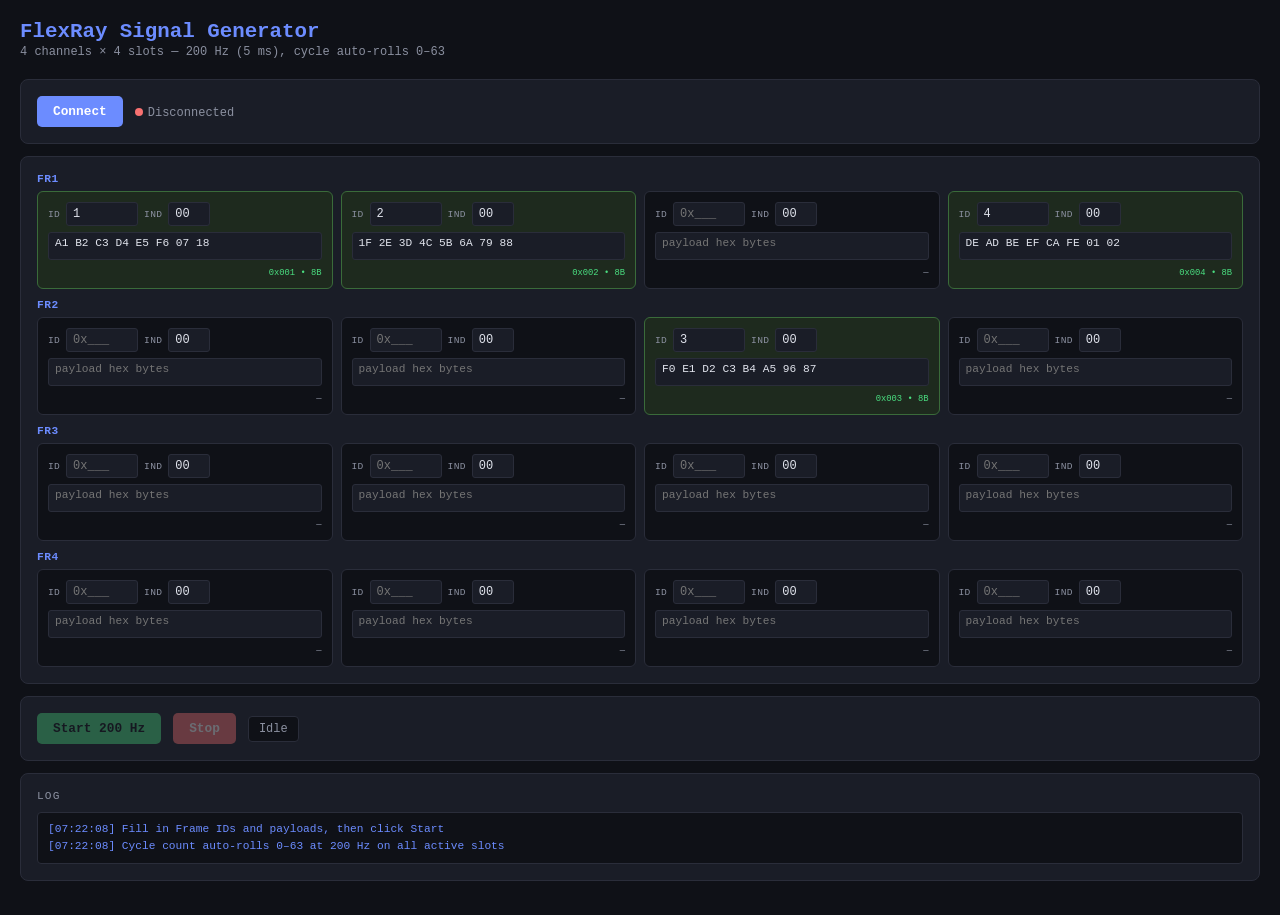
==== web/signal_gen.html @ a6141955 "Remove deprecated scripts and update README for FlexRay signal generator - Deleted unused Python scr" ====
<!DOCTYPE html>
<html lang="en">
<head>
<meta charset="UTF-8">
<meta name="viewport" content="width=device-width, initial-scale=1.0">
<title>FlexRay Signal Generator</title>
<style>
  :root {
    --bg: #0f1117; --surface: #1a1d27; --border: #2a2d3a;
    --text: #e1e4ed; --muted: #8b90a0;
    --accent: #6c8cff; --accent-hover: #8ba4ff;
    --green: #4ade80; --red: #f87171; --orange: #fb923c;
    --slot-active: #1e2a1e; --slot-border-active: #3a6b3a;
  }
  * { margin: 0; padding: 0; box-sizing: border-box; }
  body {
    font-family: 'SF Mono', 'Fira Code', 'Cascadia Code', monospace;
    background: var(--bg); color: var(--text);
    min-height: 100vh; padding: 20px;
  }
  h1 { font-size: 1.3rem; font-weight: 600; color: var(--accent); margin-bottom: 2px; }
  .subtitle { font-size: 0.75rem; color: var(--muted); margin-bottom: 20px; }
  .card {
    background: var(--surface); border: 1px solid var(--border);
    border-radius: 8px; padding: 16px; margin-bottom: 12px;
  }
  .card-title {
    font-size: 0.7rem; text-transform: uppercase;
    letter-spacing: 0.1em; color: var(--muted); margin-bottom: 10px;
  }
  button {
    font-family: inherit; font-size: 0.8rem; font-weight: 600;
    padding: 8px 16px; border: none; border-radius: 5px;
    cursor: pointer; transition: background 0.15s, opacity 0.15s;
  }
  button:disabled { opacity: 0.35; cursor: not-allowed; }
  .btn-connect { background: var(--accent); color: #fff; }
  .btn-connect:hover:not(:disabled) { background: var(--accent-hover); }
  .btn-connect.connected { background: var(--green); color: var(--bg); }
  .btn-start { background: var(--green); color: var(--bg); }
  .btn-start:hover:not(:disabled) { background: #6ee7a0; }
  .btn-stop { background: var(--red); color: #fff; }
  .btn-stop:hover:not(:disabled) { background: #fca5a5; }
  .conn-row { display: flex; align-items: center; gap: 12px; }
  .status-dot {
    display: inline-block; width: 8px; height: 8px;
    border-radius: 50%; margin-right: 5px; background: var(--red);
  }
  .status-dot.connected { background: var(--green); }
  #status-text { font-size: 0.75rem; color: var(--muted); }

  /* FR channel grid */
  .fr-row { margin-bottom: 10px; }
  .fr-row:last-child { margin-bottom: 0; }
  .fr-label {
    font-size: 0.7rem; font-weight: 700; color: var(--accent);
    text-transform: uppercase; letter-spacing: 0.05em;
    margin-bottom: 6px;
  }
  .slots { display: grid; grid-template-columns: repeat(4, 1fr); gap: 8px; }
  .slot {
    background: var(--bg); border: 1px solid var(--border); border-radius: 6px;
    padding: 10px; transition: border-color 0.2s, background 0.2s;
    min-height: 80px;
  }
  .slot.active { background: var(--slot-active); border-color: var(--slot-border-active); }
  .slot-head {
    display: flex; align-items: center; gap: 6px; margin-bottom: 6px;
  }
  .slot-head label {
    font-size: 0.6rem; color: var(--muted); text-transform: uppercase;
    letter-spacing: 0.03em; white-space: nowrap;
  }
  .slot input, .slot textarea {
    background: var(--surface); border: 1px solid var(--border); border-radius: 3px;
    color: var(--text); padding: 4px 6px;
    font-family: inherit; font-size: 0.75rem;
    outline: none; width: 100%;
  }
  .slot input:focus, .slot textarea:focus { border-color: var(--accent); }
  .slot textarea { resize: none; min-height: 28px; font-size: 0.7rem; }
  .slot-id { max-width: 72px; }
  .slot-ind { max-width: 42px; }
  .slot-tag {
    font-size: 0.55rem; color: var(--muted); text-align: right; margin-top: 3px;
  }
  .slot-tag.ok { color: var(--green); }

  /* Controls */
  .ctrl-row { display: flex; align-items: center; gap: 12px; flex-wrap: wrap; }
  .tx-badge {
    font-size: 0.75rem; padding: 5px 10px; border-radius: 4px;
    background: var(--bg); border: 1px solid var(--border); color: var(--muted);
  }
  .tx-badge.active { border-color: var(--green); color: var(--green); }

  /* Log */
  #log {
    background: var(--bg); border: 1px solid var(--border); border-radius: 4px;
    padding: 8px 10px; font-size: 0.7rem; line-height: 1.5;
    max-height: 160px; overflow-y: auto; color: var(--muted);
    white-space: pre-wrap; word-break: break-all;
  }
  #log .ok { color: var(--green); }
  #log .err { color: var(--red); }
  #log .info { color: var(--accent); }
  #log .warn { color: var(--orange); }

  @media (max-width: 700px) {
    .slots { grid-template-columns: repeat(2, 1fr); }
  }
</style>
</head>
<body>

<h1>FlexRay Signal Generator</h1>
<p class="subtitle">4 channels &times; 4 slots &mdash; 200 Hz (5 ms), cycle auto-rolls 0&ndash;63</p>

<!-- Connection -->
<div class="card">
  <div class="conn-row">
    <button class="btn-connect" id="btn-connect" onclick="toggleConnect()">Connect</button>
    <span><span class="status-dot" id="status-dot"></span><span id="status-text">Disconnected</span></span>
  </div>
</div>

<!-- Frame Grid -->
<div class="card" id="frame-grid"></div>

<!-- Controls -->
<div class="card">
  <div class="ctrl-row">
    <button class="btn-start" id="btn-start" disabled onclick="startAll()">Start 200 Hz</button>
    <button class="btn-stop" id="btn-stop" disabled onclick="stopAll()">Stop</button>
    <span class="tx-badge" id="tx-badge">Idle</span>
  </div>
</div>

<!-- Log -->
<div class="card">
  <div class="card-title">Log</div>
  <div id="log"></div>
</div>

<script>
const VID = 0xCAFE, EP_OUT = 3, EP_IN = 1;
const CMD_PING = 0x02, CMD_SET_SLOT = 0x03, CMD_CLEAR_SLOT = 0x04;
const CMD_START = 0x05, CMD_STOP = 0x06, CMD_UPDATE = 0x07;
const RSP_OK = 0x00, RSP_PONG = 0x03;
const NUM_CH = 4, NUM_SLOTS = 4;

let device = null, txRunning = false;

function log(msg, cls='') {
  const el = document.getElementById('log');
  const s = document.createElement('span');
  s.className = cls;
  const ts = new Date().toLocaleTimeString('en-US',{hour12:false,hour:'2-digit',minute:'2-digit',second:'2-digit'});
  s.textContent = `[${ts}] ${msg}\n`;
  el.appendChild(s);
  el.scrollTop = el.scrollHeight;
  if (el.childNodes.length > 200) el.removeChild(el.firstChild);
}

function parseHex(s) {
  s = s.trim();
  if (!s) return NaN;
  return s.startsWith('0x')||s.startsWith('0X') ? parseInt(s,16) : parseInt(s,10);
}

function parsePayload(s) {
  s = s.trim();
  if (!s) return new Uint8Array(0);
  // Accept continuous hex like "0xAABBCC" or "AABBCC"
  if (/^(0x)?[0-9a-fA-F]+$/.test(s)) {
    let hex = s.startsWith('0x')||s.startsWith('0X') ? s.slice(2) : s;
    if (hex.length & 1) hex = '0' + hex;
    const out = new Uint8Array(hex.length / 2);
    for (let i = 0; i < out.length; i++)
      out[i] = parseInt(hex.substr(i*2, 2), 16);
    return out;
  }
  // Space/comma separated bytes: "AA BB CC"
  const parts = s.split(/[\s,]+/).filter(x=>x.length);
  const out = new Uint8Array(parts.length);
  for (let i=0;i<parts.length;i++) {
    const v = parseInt(parts[i],16);
    if (isNaN(v)||v<0||v>255) throw new Error(`Bad byte: "${parts[i]}"`);
    out[i] = v;
  }
  return out;
}

const DEFAULTS = {
  '0-0': { id: '1', data: 'A1 B2 C3 D4 E5 F6 07 18' },
  '0-1': { id: '2', data: '1F 2E 3D 4C 5B 6A 79 88' },
  '0-3': { id: '4', data: 'DE AD BE EF CA FE 01 02' },
  '1-2': { id: '3', data: 'F0 E1 D2 C3 B4 A5 96 87' },
};

(function buildGrid(){
  const grid = document.getElementById('frame-grid');
  for (let ch=0; ch<NUM_CH; ch++) {
    const row = document.createElement('div');
    row.className = 'fr-row';
    const label = document.createElement('div');
    label.className = 'fr-label';
    label.textContent = `FR${ch+1}`;
    row.appendChild(label);

    const slots = document.createElement('div');
    slots.className = 'slots';
    for (let s=0; s<NUM_SLOTS; s++) {
      const def = DEFAULTS[`${ch}-${s}`] || {};
      const cell = document.createElement('div');
      cell.className = 'slot';
      cell.id = `slot-${ch}-${s}`;
      cell.innerHTML = `
        <div class="slot-head">
          <label>ID</label>
          <input class="slot-id" id="id-${ch}-${s}" placeholder="0x___" value="${def.id||''}" oninput="onSlotEdit(${ch},${s})">
          <label>Ind</label>
          <input class="slot-ind" id="ind-${ch}-${s}" placeholder="00" value="00" oninput="onSlotEdit(${ch},${s})">
        </div>
        <textarea id="data-${ch}-${s}" placeholder="payload hex bytes" rows="1" oninput="onSlotEdit(${ch},${s})">${def.data||''}</textarea>
        <div class="slot-tag" id="tag-${ch}-${s}">&mdash;</div>`;
      slots.appendChild(cell);
      if (def.id) setTimeout(() => onSlotEdit(ch, s), 0);
    }
    row.appendChild(slots);
    grid.appendChild(row);
  }
})();

function onSlotEdit(ch, s) {
  const idVal = document.getElementById(`id-${ch}-${s}`).value.trim();
  const cell = document.getElementById(`slot-${ch}-${s}`);
  const tag = document.getElementById(`tag-${ch}-${s}`);
  if (!idVal) {
    cell.classList.remove('active');
    tag.textContent = '\u2014';
    tag.className = 'slot-tag';
    return;
  }
  const fid = parseHex(idVal);
  if (isNaN(fid) || fid < 0 || fid > 2047) {
    tag.textContent = 'invalid ID';
    tag.className = 'slot-tag';
    cell.classList.remove('active');
    return;
  }
  try {
    const p = parsePayload(document.getElementById(`data-${ch}-${s}`).value);
    if (p.length & 1) {
      tag.textContent = `${p.length}B (must be even)`;
      tag.className = 'slot-tag';
    } else {
      tag.textContent = `0x${fid.toString(16).padStart(3,'0')} \u2022 ${p.length}B`;
      tag.className = 'slot-tag ok';
      cell.classList.add('active');
    }
  } catch(e) {
    tag.textContent = 'bad payload';
    tag.className = 'slot-tag';
  }
}

function setConnected(ok) {
  document.getElementById('status-dot').classList.toggle('connected', ok);
  document.getElementById('status-text').textContent = ok
    ? `Connected \u2014 ${device.productName}` : 'Disconnected';
  const btn = document.getElementById('btn-connect');
  btn.textContent = ok ? 'Disconnect' : 'Connect';
  btn.classList.toggle('connected', ok);
  document.getElementById('btn-start').disabled = !ok;
  document.getElementById('btn-stop').disabled = !ok;
}

function setTxState(on) {
  txRunning = on;
  const b = document.getElementById('tx-badge');
  b.textContent = on ? 'Transmitting @ 200 Hz' : 'Idle';
  b.classList.toggle('active', on);
}

async function toggleConnect() {
  if (device) { await disconnect(); return; }
  try {
    device = await navigator.usb.requestDevice({filters:[{vendorId:VID}]});
    await device.open();
    if (device.configuration === null) await device.selectConfiguration(1);
    await device.claimInterface(0);
    setConnected(true);
    log(`Connected to ${device.productName}`, 'ok');
    await device.transferOut(EP_OUT, new Uint8Array([CMD_PING]));
    const r = await device.transferIn(EP_IN, 64);
    if (r.data && r.data.getUint8(0) === RSP_PONG)
      log('Ping OK', 'ok');
  } catch(e) {
    log(`Connect failed: ${e.message}`, 'err');
    device = null; setConnected(false);
  }
}

async function disconnect() {
  if (!device) return;
  try { await device.close(); } catch(_) {}
  device = null; setConnected(false); setTxState(false);
  log('Disconnected', 'info');
}

async function sendCmd(pkt) {
  await device.transferOut(EP_OUT, pkt);
  const r = await device.transferIn(EP_IN, 64);
  return r.data ? r.data.getUint8(0) : 0xFF;
}

function collectActiveSlots() {
  const active = [];
  for (let ch=0; ch<NUM_CH; ch++) {
    for (let s=0; s<NUM_SLOTS; s++) {
      const idStr = document.getElementById(`id-${ch}-${s}`).value.trim();
      if (!idStr) continue;
      const fid = parseHex(idStr);
      if (isNaN(fid) || fid < 0 || fid > 2047) continue;
      const indStr = document.getElementById(`ind-${ch}-${s}`).value.trim();
      const ind = indStr ? (parseHex(indStr) & 0x1F) : 0;
      const payload = parsePayload(document.getElementById(`data-${ch}-${s}`).value);
      if (payload.length & 1) continue;
      active.push({ch, s, fid, ind, payload});
    }
  }
  return active;
}

async function startAll() {
  if (!device) return;
  try {
    const slots = collectActiveSlots();
    if (slots.length === 0) {
      log('No valid slots configured', 'warn'); return;
    }

    // Clear all slots first
    for (let ch=0; ch<NUM_CH; ch++)
      for (let s=0; s<NUM_SLOTS; s++) {
        const r = await sendCmd(new Uint8Array([CMD_CLEAR_SLOT, ch+1, s]));
        if (r !== RSP_OK) { log(`Clear ch${ch+1} slot${s} failed`, 'err'); return; }
      }

    // Set active slots
    for (const sl of slots) {
      const pkt = new Uint8Array(8 + sl.payload.length);
      pkt[0] = CMD_SET_SLOT;
      pkt[1] = sl.ch + 1;
      pkt[2] = sl.s;
      pkt[3] = sl.fid & 0xFF;
      pkt[4] = (sl.fid >> 8) & 0xFF;
      pkt[5] = sl.ind;
      pkt[6] = sl.payload.length & 0xFF;
      pkt[7] = (sl.payload.length >> 8) & 0xFF;
      pkt.set(sl.payload, 8);
      const r = await sendCmd(pkt);
      if (r !== RSP_OK) {
        log(`Set FR${sl.ch+1} slot${sl.s} id=0x${sl.fid.toString(16).padStart(3,'0')} failed`, 'err');
        return;
      }
      log(`Set FR${sl.ch+1}[${sl.s}] id=0x${sl.fid.toString(16).padStart(3,'0')} ${sl.payload.length}B`, 'info');
    }

    // Start
    const r = await sendCmd(new Uint8Array([CMD_START]));
    if (r === RSP_OK) {
      setTxState(true);
      log(`Started ${slots.length} slot(s) @ 200 Hz`, 'ok');
    } else {
      log('Start failed', 'err');
    }
  } catch(e) { log(`Error: ${e.message}`, 'err'); }
}

async function stopAll() {
  if (!device) return;
  try {
    const r = await sendCmd(new Uint8Array([CMD_STOP]));
    if (r === RSP_OK) { setTxState(false); log('Stopped', 'ok'); }
  } catch(e) { log(`Error: ${e.message}`, 'err'); }
}

navigator.usb.addEventListener('disconnect', e => {
  if (device && e.device === device) {
    device = null; setConnected(false); setTxState(false);
    log('Device disconnected', 'warn');
  }
});

log('Fill in Frame IDs and payloads, then click Start', 'info');
log('Cycle count auto-rolls 0\u201363 at 200 Hz on all active slots', 'info');
</script>
</body>
</html>
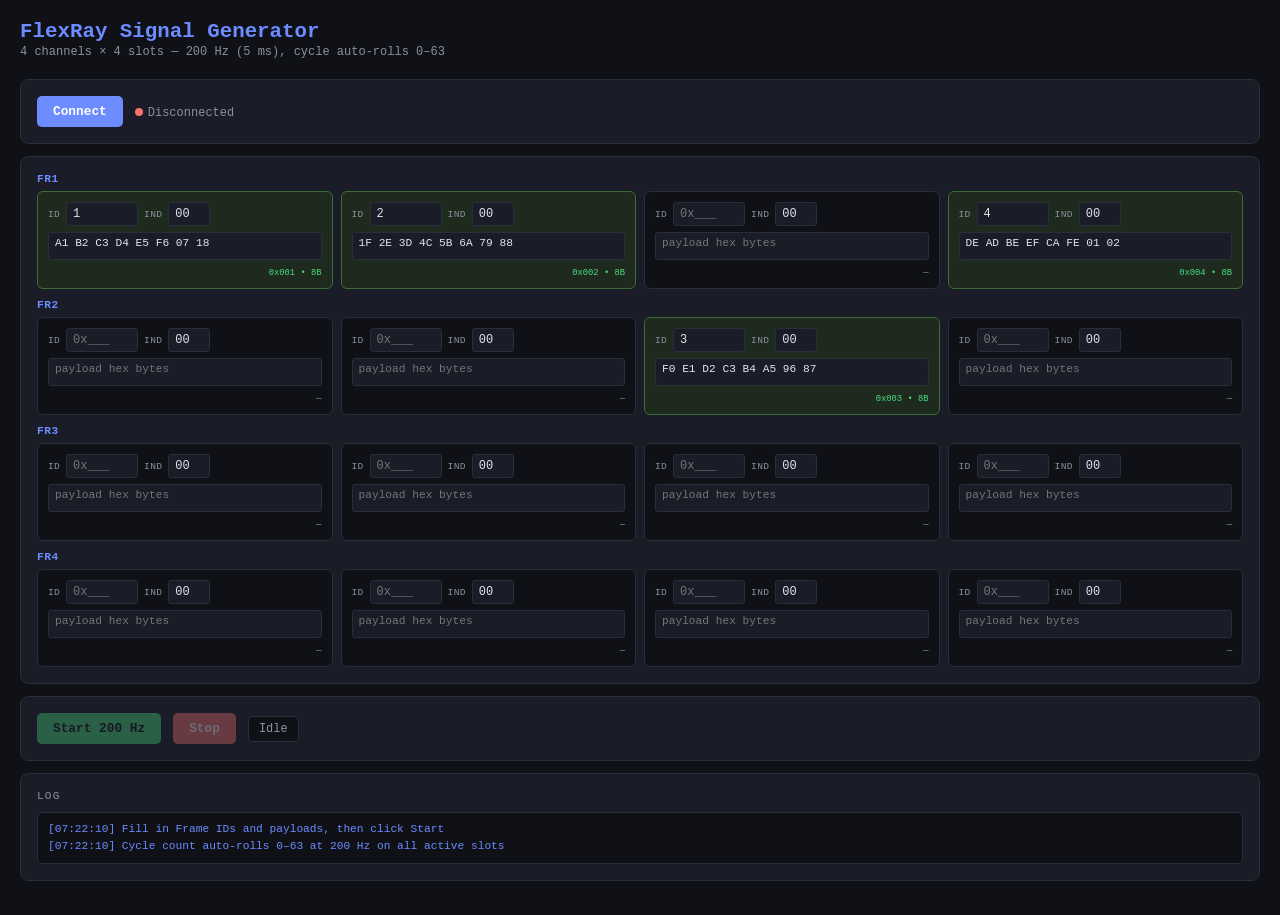
==== commit 620b8127: "Enhance slot clearing process in signal generator - Added a device wake/sync command to prevent time" ====
--- a/web/signal_gen.html
+++ b/web/signal_gen.html
@@ -341,11 +341,17 @@
       log('No valid slots configured', 'warn'); return;
     }
 
-    // Clear all slots first
+    // Wake/sync device so first transferIn doesn't timeout after idle
+    await sendCmd(new Uint8Array([CMD_PING]));
+
+    // Clear all slots first (retry once per slot on first-time failure)
     for (let ch=0; ch<NUM_CH; ch++)
       for (let s=0; s<NUM_SLOTS; s++) {
-        const r = await sendCmd(new Uint8Array([CMD_CLEAR_SLOT, ch+1, s]));
-        if (r !== RSP_OK) { log(`Clear ch${ch+1} slot${s} failed`, 'err'); return; }
+        let r = await sendCmd(new Uint8Array([CMD_CLEAR_SLOT, ch+1, s]));
+        if (r !== RSP_OK) {
+          r = await sendCmd(new Uint8Array([CMD_CLEAR_SLOT, ch+1, s]));
+          if (r !== RSP_OK) { log(`Clear ch${ch+1} slot${s} failed`, 'err'); return; }
+        }
       }
 
     // Set active slots
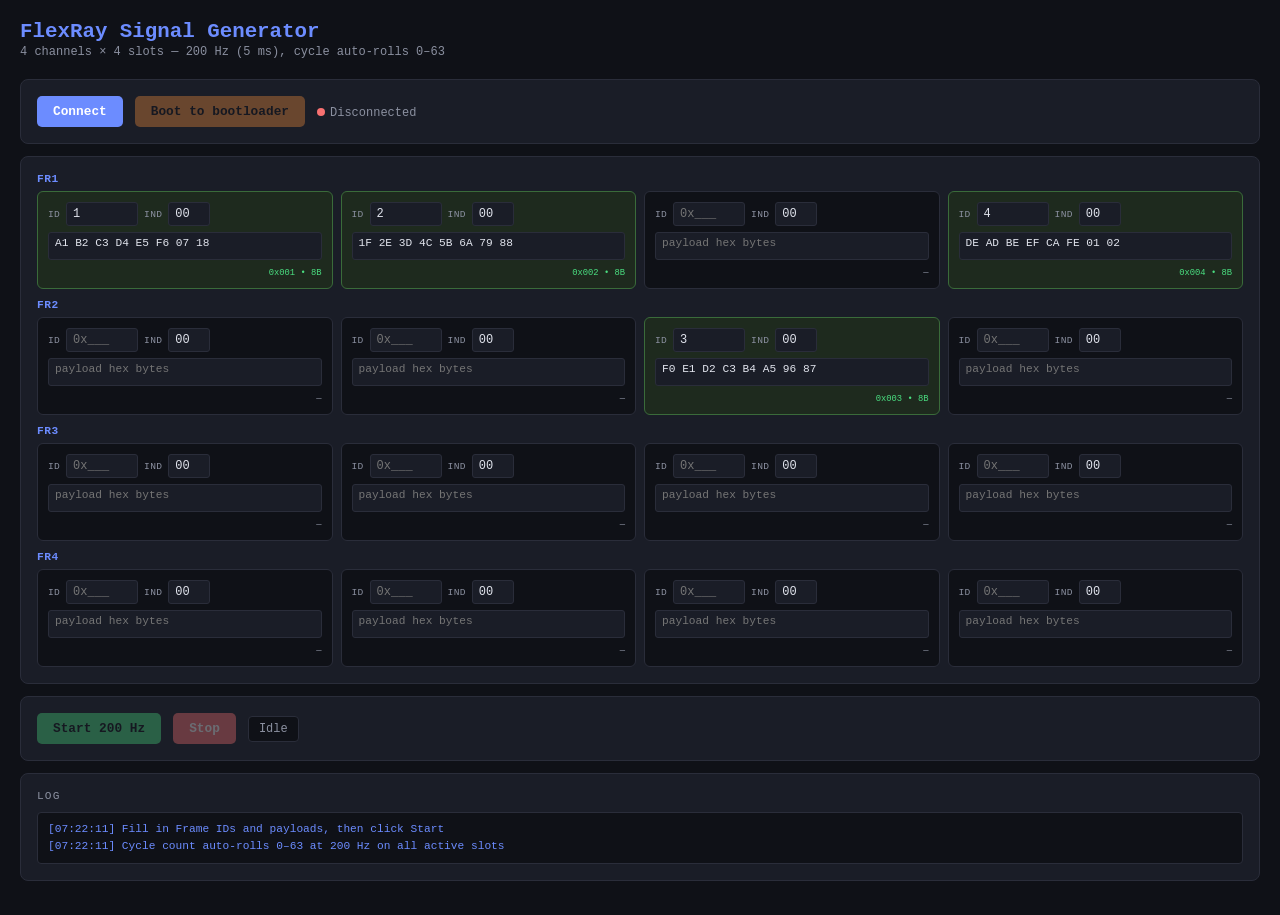
==== commit 30283ba6: "Add bootloader button and functionality in signal generator - Introduced a new button for bootloader" ====
--- a/web/signal_gen.html
+++ b/web/signal_gen.html
@@ -41,6 +41,8 @@
   .btn-start:hover:not(:disabled) { background: #6ee7a0; }
   .btn-stop { background: var(--red); color: #fff; }
   .btn-stop:hover:not(:disabled) { background: #fca5a5; }
+  .btn-bootloader { background: var(--orange); color: var(--bg); }
+  .btn-bootloader:hover:not(:disabled) { background: #fdba74; }
   .conn-row { display: flex; align-items: center; gap: 12px; }
   .status-dot {
     display: inline-block; width: 8px; height: 8px;
@@ -120,6 +122,7 @@
 <div class="card">
   <div class="conn-row">
     <button class="btn-connect" id="btn-connect" onclick="toggleConnect()">Connect</button>
+    <button class="btn-bootloader" id="btn-bootloader" disabled onclick="rebootBootloader()">Boot to bootloader</button>
     <span><span class="status-dot" id="status-dot"></span><span id="status-text">Disconnected</span></span>
   </div>
 </div>
@@ -146,6 +149,7 @@
 const VID = 0xCAFE, EP_OUT = 3, EP_IN = 1;
 const CMD_PING = 0x02, CMD_SET_SLOT = 0x03, CMD_CLEAR_SLOT = 0x04;
 const CMD_START = 0x05, CMD_STOP = 0x06, CMD_UPDATE = 0x07;
+const CMD_BOOTLOADER = 0x08;
 const RSP_OK = 0x00, RSP_PONG = 0x03;
 const NUM_CH = 4, NUM_SLOTS = 4;
 
@@ -274,6 +278,7 @@
   btn.classList.toggle('connected', ok);
   document.getElementById('btn-start').disabled = !ok;
   document.getElementById('btn-stop').disabled = !ok;
+  document.getElementById('btn-bootloader').disabled = !ok;
 }
 
 function setTxState(on) {
@@ -393,6 +398,17 @@
   } catch(e) { log(`Error: ${e.message}`, 'err'); }
 }
 
+async function rebootBootloader() {
+  if (!device) return;
+  try {
+    await device.transferOut(EP_OUT, new Uint8Array([CMD_BOOTLOADER]));
+    log('Bootloader command sent — Pico will reboot; reconnect to flash UF2', 'warn');
+    device = null;
+    setConnected(false);
+    setTxState(false);
+  } catch(e) { log(`Error: ${e.message}`, 'err'); }
+}
+
 navigator.usb.addEventListener('disconnect', e => {
   if (device && e.device === device) {
     device = null; setConnected(false); setTxState(false);
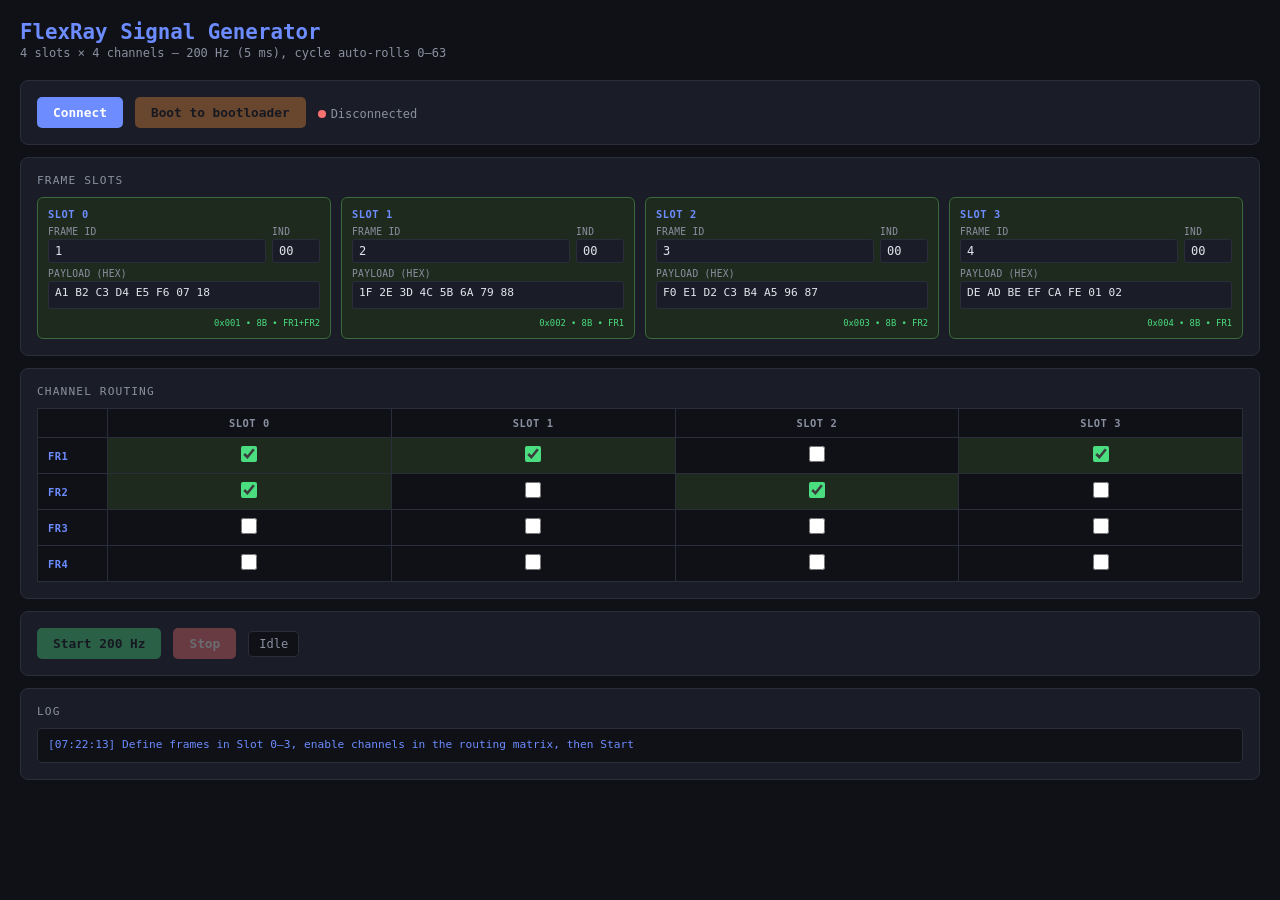
==== commit 732a7be0: "Enhance FlexRay signal generator with channel-mask routing and UI updates - Updated the signal gener" ====
--- a/web/signal_gen.html
+++ b/web/signal_gen.html
@@ -51,27 +51,21 @@
   .status-dot.connected { background: var(--green); }
   #status-text { font-size: 0.75rem; color: var(--muted); }
 
-  /* FR channel grid */
-  .fr-row { margin-bottom: 10px; }
-  .fr-row:last-child { margin-bottom: 0; }
-  .fr-label {
-    font-size: 0.7rem; font-weight: 700; color: var(--accent);
-    text-transform: uppercase; letter-spacing: 0.05em;
-    margin-bottom: 6px;
-  }
-  .slots { display: grid; grid-template-columns: repeat(4, 1fr); gap: 8px; }
+  /* Slot definition row */
+  .slots { display: grid; grid-template-columns: repeat(4, 1fr); gap: 10px; }
   .slot {
     background: var(--bg); border: 1px solid var(--border); border-radius: 6px;
     padding: 10px; transition: border-color 0.2s, background 0.2s;
-    min-height: 80px;
   }
   .slot.active { background: var(--slot-active); border-color: var(--slot-border-active); }
-  .slot-head {
-    display: flex; align-items: center; gap: 6px; margin-bottom: 6px;
-  }
-  .slot-head label {
+  .slot-label {
+    font-size: 0.65rem; font-weight: 700; color: var(--accent);
+    text-transform: uppercase; letter-spacing: 0.05em; margin-bottom: 6px;
+  }
+  .slot-field { margin-bottom: 5px; }
+  .slot-field label {
     font-size: 0.6rem; color: var(--muted); text-transform: uppercase;
-    letter-spacing: 0.03em; white-space: nowrap;
+    letter-spacing: 0.03em; display: block; margin-bottom: 2px;
   }
   .slot input, .slot textarea {
     background: var(--surface); border: 1px solid var(--border); border-radius: 3px;
@@ -81,12 +75,34 @@
   }
   .slot input:focus, .slot textarea:focus { border-color: var(--accent); }
   .slot textarea { resize: none; min-height: 28px; font-size: 0.7rem; }
-  .slot-id { max-width: 72px; }
-  .slot-ind { max-width: 42px; }
+  .slot-id-ind { display: flex; gap: 6px; }
+  .slot-id-ind .fid { flex: 1; }
+  .slot-id-ind .ind { width: 48px; }
   .slot-tag {
     font-size: 0.55rem; color: var(--muted); text-align: right; margin-top: 3px;
   }
   .slot-tag.ok { color: var(--green); }
+
+  /* 4x4 routing matrix */
+  .routing-table {
+    width: 100%; border-collapse: collapse;
+    font-size: 0.75rem;
+  }
+  .routing-table th, .routing-table td {
+    padding: 8px 10px; text-align: center;
+    border: 1px solid var(--border);
+  }
+  .routing-table th {
+    font-size: 0.65rem; font-weight: 700; text-transform: uppercase;
+    letter-spacing: 0.05em; color: var(--muted); background: var(--bg);
+  }
+  .routing-table th.ch-label { color: var(--accent); text-align: left; width: 70px; }
+  .routing-table th.slot-col { min-width: 70px; }
+  .routing-table td { background: var(--bg); }
+  .routing-table td.on { background: var(--slot-active); }
+  .routing-table input[type="checkbox"] {
+    width: 16px; height: 16px; accent-color: var(--green); cursor: pointer;
+  }
 
   /* Controls */
   .ctrl-row { display: flex; align-items: center; gap: 12px; flex-wrap: wrap; }
@@ -116,7 +132,7 @@
 <body>
 
 <h1>FlexRay Signal Generator</h1>
-<p class="subtitle">4 channels &times; 4 slots &mdash; 200 Hz (5 ms), cycle auto-rolls 0&ndash;63</p>
+<p class="subtitle">4 slots &times; 4 channels &mdash; 200 Hz (5 ms), cycle auto-rolls 0&ndash;63</p>
 
 <!-- Connection -->
 <div class="card">
@@ -127,8 +143,17 @@
   </div>
 </div>
 
-<!-- Frame Grid -->
-<div class="card" id="frame-grid"></div>
+<!-- Slot Definitions -->
+<div class="card">
+  <div class="card-title">Frame Slots</div>
+  <div class="slots" id="slot-grid"></div>
+</div>
+
+<!-- Channel Routing Matrix -->
+<div class="card">
+  <div class="card-title">Channel Routing</div>
+  <table class="routing-table" id="routing-matrix"></table>
+</div>
 
 <!-- Controls -->
 <div class="card">
@@ -175,7 +200,6 @@
 function parsePayload(s) {
   s = s.trim();
   if (!s) return new Uint8Array(0);
-  // Accept continuous hex like "0xAABBCC" or "AABBCC"
   if (/^(0x)?[0-9a-fA-F]+$/.test(s)) {
     let hex = s.startsWith('0x')||s.startsWith('0X') ? s.slice(2) : s;
     if (hex.length & 1) hex = '0' + hex;
@@ -184,7 +208,6 @@
       out[i] = parseInt(hex.substr(i*2, 2), 16);
     return out;
   }
-  // Space/comma separated bytes: "AA BB CC"
   const parts = s.split(/[\s,]+/).filter(x=>x.length);
   const out = new Uint8Array(parts.length);
   for (let i=0;i<parts.length;i++) {
@@ -195,51 +218,101 @@
   return out;
 }
 
-const DEFAULTS = {
-  '0-0': { id: '1', data: 'A1 B2 C3 D4 E5 F6 07 18' },
-  '0-1': { id: '2', data: '1F 2E 3D 4C 5B 6A 79 88' },
-  '0-3': { id: '4', data: 'DE AD BE EF CA FE 01 02' },
-  '1-2': { id: '3', data: 'F0 E1 D2 C3 B4 A5 96 87' },
-};
-
-(function buildGrid(){
-  const grid = document.getElementById('frame-grid');
+const SLOT_DEFAULTS = [
+  { id: '1', ind: '00', data: 'A1 B2 C3 D4 E5 F6 07 18' },
+  { id: '2', ind: '00', data: '1F 2E 3D 4C 5B 6A 79 88' },
+  { id: '3', ind: '00', data: 'F0 E1 D2 C3 B4 A5 96 87' },
+  { id: '4', ind: '00', data: 'DE AD BE EF CA FE 01 02' },
+];
+
+// Default routing: which [ch][slot] checkboxes are checked
+const ROUTE_DEFAULTS = [
+  /* FR1 */ [true,  true,  false, true ],
+  /* FR2 */ [true,  false, true,  false],
+  /* FR3 */ [false, false, false, false],
+  /* FR4 */ [false, false, false, false],
+];
+
+// Build slot definition cards
+(function buildSlotGrid(){
+  const grid = document.getElementById('slot-grid');
+  for (let s=0; s<NUM_SLOTS; s++) {
+    const def = SLOT_DEFAULTS[s] || {};
+    const cell = document.createElement('div');
+    cell.className = 'slot';
+    cell.id = `slot-${s}`;
+    cell.innerHTML = `
+      <div class="slot-label">Slot ${s}</div>
+      <div class="slot-field slot-id-ind">
+        <div class="fid">
+          <label>Frame ID</label>
+          <input id="id-${s}" placeholder="0x___" value="${def.id||''}" oninput="onSlotEdit(${s})">
+        </div>
+        <div class="ind">
+          <label>Ind</label>
+          <input id="ind-${s}" placeholder="00" value="${def.ind||'00'}" oninput="onSlotEdit(${s})">
+        </div>
+      </div>
+      <div class="slot-field">
+        <label>Payload (hex)</label>
+        <textarea id="data-${s}" placeholder="AA BB CC ..." rows="1" oninput="onSlotEdit(${s})">${def.data||''}</textarea>
+      </div>
+      <div class="slot-tag" id="tag-${s}">&mdash;</div>`;
+    grid.appendChild(cell);
+    if (def.id) setTimeout(() => onSlotEdit(s), 0);
+  }
+})();
+
+// Build 4x4 routing matrix
+(function buildRoutingMatrix(){
+  const tbl = document.getElementById('routing-matrix');
+  // Header row
+  let hdr = '<tr><th></th>';
+  for (let s=0; s<NUM_SLOTS; s++)
+    hdr += `<th class="slot-col">Slot ${s}</th>`;
+  hdr += '</tr>';
+  tbl.innerHTML = hdr;
+  // Channel rows
   for (let ch=0; ch<NUM_CH; ch++) {
-    const row = document.createElement('div');
-    row.className = 'fr-row';
-    const label = document.createElement('div');
-    label.className = 'fr-label';
-    label.textContent = `FR${ch+1}`;
-    row.appendChild(label);
-
-    const slots = document.createElement('div');
-    slots.className = 'slots';
+    const tr = document.createElement('tr');
+    tr.innerHTML = `<th class="ch-label">FR${ch+1}</th>`;
     for (let s=0; s<NUM_SLOTS; s++) {
-      const def = DEFAULTS[`${ch}-${s}`] || {};
-      const cell = document.createElement('div');
-      cell.className = 'slot';
-      cell.id = `slot-${ch}-${s}`;
-      cell.innerHTML = `
-        <div class="slot-head">
-          <label>ID</label>
-          <input class="slot-id" id="id-${ch}-${s}" placeholder="0x___" value="${def.id||''}" oninput="onSlotEdit(${ch},${s})">
-          <label>Ind</label>
-          <input class="slot-ind" id="ind-${ch}-${s}" placeholder="00" value="00" oninput="onSlotEdit(${ch},${s})">
-        </div>
-        <textarea id="data-${ch}-${s}" placeholder="payload hex bytes" rows="1" oninput="onSlotEdit(${ch},${s})">${def.data||''}</textarea>
-        <div class="slot-tag" id="tag-${ch}-${s}">&mdash;</div>`;
-      slots.appendChild(cell);
-      if (def.id) setTimeout(() => onSlotEdit(ch, s), 0);
-    }
-    row.appendChild(slots);
-    grid.appendChild(row);
+      const td = document.createElement('td');
+      td.id = `rt-${ch}-${s}`;
+      const checked = ROUTE_DEFAULTS[ch][s] ? 'checked' : '';
+      td.innerHTML = `<input type="checkbox" id="rc-${ch}-${s}" ${checked} onchange="onRouteChange(${ch},${s})">`;
+      if (ROUTE_DEFAULTS[ch][s]) td.classList.add('on');
+      tr.appendChild(td);
+    }
+    tbl.appendChild(tr);
   }
 })();
 
-function onSlotEdit(ch, s) {
-  const idVal = document.getElementById(`id-${ch}-${s}`).value.trim();
-  const cell = document.getElementById(`slot-${ch}-${s}`);
-  const tag = document.getElementById(`tag-${ch}-${s}`);
+function onRouteChange(ch, s) {
+  const cb = document.getElementById(`rc-${ch}-${s}`);
+  document.getElementById(`rt-${ch}-${s}`).classList.toggle('on', cb.checked);
+  onSlotEdit(s);
+}
+
+function getChannelMask(s) {
+  let mask = 0;
+  for (let ch=0; ch<NUM_CH; ch++)
+    if (document.getElementById(`rc-${ch}-${s}`).checked) mask |= (1 << ch);
+  return mask;
+}
+
+function maskStr(m) {
+  const chs = [];
+  for (let ch=0; ch<NUM_CH; ch++) if (m & (1<<ch)) chs.push(`FR${ch+1}`);
+  return chs.join('+') || 'none';
+}
+
+function onSlotEdit(s) {
+  const idVal = document.getElementById(`id-${s}`).value.trim();
+  const cell = document.getElementById(`slot-${s}`);
+  const tag = document.getElementById(`tag-${s}`);
+  const mask = getChannelMask(s);
+
   if (!idVal) {
     cell.classList.remove('active');
     tag.textContent = '\u2014';
@@ -254,18 +327,24 @@
     return;
   }
   try {
-    const p = parsePayload(document.getElementById(`data-${ch}-${s}`).value);
+    const p = parsePayload(document.getElementById(`data-${s}`).value);
     if (p.length & 1) {
       tag.textContent = `${p.length}B (must be even)`;
       tag.className = 'slot-tag';
+      cell.classList.remove('active');
+    } else if (mask === 0) {
+      tag.textContent = `0x${fid.toString(16).padStart(3,'0')} \u2022 ${p.length}B \u2022 no channel`;
+      tag.className = 'slot-tag';
+      cell.classList.remove('active');
     } else {
-      tag.textContent = `0x${fid.toString(16).padStart(3,'0')} \u2022 ${p.length}B`;
+      tag.textContent = `0x${fid.toString(16).padStart(3,'0')} \u2022 ${p.length}B \u2022 ${maskStr(mask)}`;
       tag.className = 'slot-tag ok';
       cell.classList.add('active');
     }
   } catch(e) {
     tag.textContent = 'bad payload';
     tag.className = 'slot-tag';
+    cell.classList.remove('active');
   }
 }
 
@@ -322,18 +401,18 @@
 
 function collectActiveSlots() {
   const active = [];
-  for (let ch=0; ch<NUM_CH; ch++) {
-    for (let s=0; s<NUM_SLOTS; s++) {
-      const idStr = document.getElementById(`id-${ch}-${s}`).value.trim();
-      if (!idStr) continue;
-      const fid = parseHex(idStr);
-      if (isNaN(fid) || fid < 0 || fid > 2047) continue;
-      const indStr = document.getElementById(`ind-${ch}-${s}`).value.trim();
-      const ind = indStr ? (parseHex(indStr) & 0x1F) : 0;
-      const payload = parsePayload(document.getElementById(`data-${ch}-${s}`).value);
-      if (payload.length & 1) continue;
-      active.push({ch, s, fid, ind, payload});
-    }
+  for (let s=0; s<NUM_SLOTS; s++) {
+    const idStr = document.getElementById(`id-${s}`).value.trim();
+    if (!idStr) continue;
+    const fid = parseHex(idStr);
+    if (isNaN(fid) || fid < 0 || fid > 2047) continue;
+    const mask = getChannelMask(s);
+    if (mask === 0) continue;
+    const indStr = document.getElementById(`ind-${s}`).value.trim();
+    const ind = indStr ? (parseHex(indStr) & 0x1F) : 0;
+    const payload = parsePayload(document.getElementById(`data-${s}`).value);
+    if (payload.length & 1) continue;
+    active.push({s, mask, fid, ind, payload});
   }
   return active;
 }
@@ -346,25 +425,21 @@
       log('No valid slots configured', 'warn'); return;
     }
 
-    // Wake/sync device so first transferIn doesn't timeout after idle
     await sendCmd(new Uint8Array([CMD_PING]));
 
-    // Clear all slots first (retry once per slot on first-time failure)
-    for (let ch=0; ch<NUM_CH; ch++)
-      for (let s=0; s<NUM_SLOTS; s++) {
-        let r = await sendCmd(new Uint8Array([CMD_CLEAR_SLOT, ch+1, s]));
-        if (r !== RSP_OK) {
-          r = await sendCmd(new Uint8Array([CMD_CLEAR_SLOT, ch+1, s]));
-          if (r !== RSP_OK) { log(`Clear ch${ch+1} slot${s} failed`, 'err'); return; }
-        }
+    for (let s=0; s<NUM_SLOTS; s++) {
+      let r = await sendCmd(new Uint8Array([CMD_CLEAR_SLOT, s]));
+      if (r !== RSP_OK) {
+        r = await sendCmd(new Uint8Array([CMD_CLEAR_SLOT, s]));
+        if (r !== RSP_OK) { log(`Clear slot${s} failed`, 'err'); return; }
       }
-
-    // Set active slots
+    }
+
     for (const sl of slots) {
       const pkt = new Uint8Array(8 + sl.payload.length);
       pkt[0] = CMD_SET_SLOT;
-      pkt[1] = sl.ch + 1;
-      pkt[2] = sl.s;
+      pkt[1] = sl.s;
+      pkt[2] = sl.mask;
       pkt[3] = sl.fid & 0xFF;
       pkt[4] = (sl.fid >> 8) & 0xFF;
       pkt[5] = sl.ind;
@@ -373,13 +448,12 @@
       pkt.set(sl.payload, 8);
       const r = await sendCmd(pkt);
       if (r !== RSP_OK) {
-        log(`Set FR${sl.ch+1} slot${sl.s} id=0x${sl.fid.toString(16).padStart(3,'0')} failed`, 'err');
+        log(`Set slot${sl.s} id=0x${sl.fid.toString(16).padStart(3,'0')} failed`, 'err');
         return;
       }
-      log(`Set FR${sl.ch+1}[${sl.s}] id=0x${sl.fid.toString(16).padStart(3,'0')} ${sl.payload.length}B`, 'info');
-    }
-
-    // Start
+      log(`Set slot${sl.s} id=0x${sl.fid.toString(16).padStart(3,'0')} ${sl.payload.length}B \u2192 ${maskStr(sl.mask)}`, 'info');
+    }
+
     const r = await sendCmd(new Uint8Array([CMD_START]));
     if (r === RSP_OK) {
       setTxState(true);
@@ -402,7 +476,7 @@
   if (!device) return;
   try {
     await device.transferOut(EP_OUT, new Uint8Array([CMD_BOOTLOADER]));
-    log('Bootloader command sent — Pico will reboot; reconnect to flash UF2', 'warn');
+    log('Bootloader command sent \u2014 Pico will reboot; reconnect to flash UF2', 'warn');
     device = null;
     setConnected(false);
     setTxState(false);
@@ -416,8 +490,7 @@
   }
 });
 
-log('Fill in Frame IDs and payloads, then click Start', 'info');
-log('Cycle count auto-rolls 0\u201363 at 200 Hz on all active slots', 'info');
+log('Define frames in Slot 0\u20133, enable channels in the routing matrix, then Start', 'info');
 </script>
 </body>
 </html>
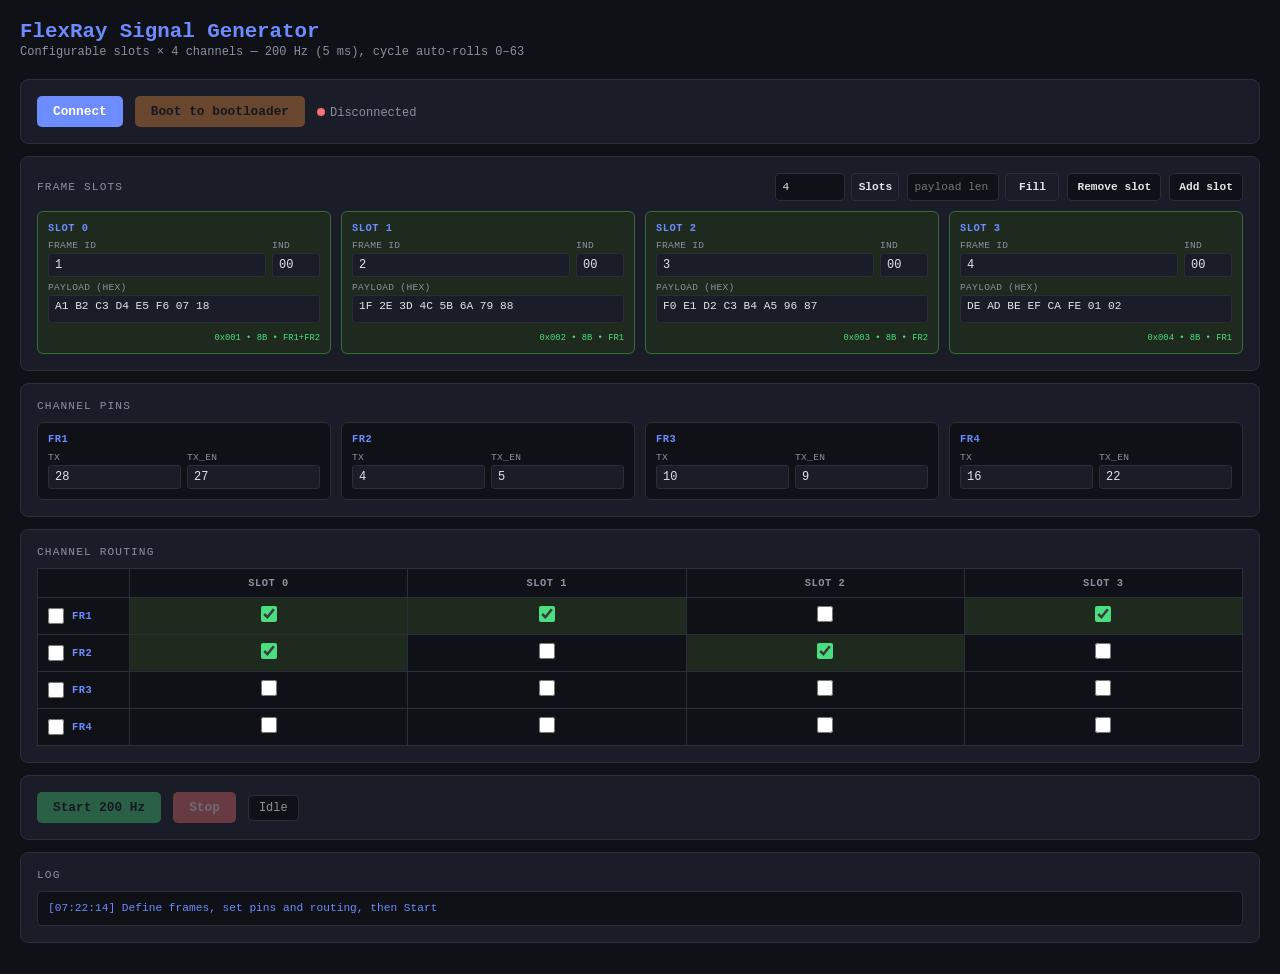
==== commit 5a3ca297: "Expand to 64 slots, add dynamic pin config, and fix DMA/USB for RP2040/RP2350" ====
--- a/web/signal_gen.html
+++ b/web/signal_gen.html
@@ -28,6 +28,12 @@
     font-size: 0.7rem; text-transform: uppercase;
     letter-spacing: 0.1em; color: var(--muted); margin-bottom: 10px;
   }
+  .card-head {
+    display: flex; align-items: center; justify-content: space-between;
+    gap: 10px; margin-bottom: 10px;
+  }
+  .card-head .card-title { margin-bottom: 0; }
+  .slot-actions { display: flex; gap: 8px; }
   button {
     font-family: inherit; font-size: 0.8rem; font-weight: 600;
     padding: 8px 16px; border: none; border-radius: 5px;
@@ -43,6 +49,11 @@
   .btn-stop:hover:not(:disabled) { background: #fca5a5; }
   .btn-bootloader { background: var(--orange); color: var(--bg); }
   .btn-bootloader:hover:not(:disabled) { background: #fdba74; }
+  .btn-small {
+    background: var(--bg); color: var(--text); border: 1px solid var(--border);
+    padding: 5px 9px; font-size: 0.7rem;
+  }
+  .btn-small:hover:not(:disabled) { border-color: var(--accent); color: var(--accent); }
   .conn-row { display: flex; align-items: center; gap: 12px; }
   .status-dot {
     display: inline-block; width: 8px; height: 8px;
@@ -78,12 +89,38 @@
   .slot-id-ind { display: flex; gap: 6px; }
   .slot-id-ind .fid { flex: 1; }
   .slot-id-ind .ind { width: 48px; }
+  .slot-count-control {
+    display: grid; grid-template-columns: 70px 48px; gap: 6px;
+  }
+  .slot-count-control input,
+  .bulk-fill input {
+    height: 28px; padding: 3px 6px; font-size: 0.7rem;
+    background: var(--bg); border: 1px solid var(--border); border-radius: 4px;
+    color: var(--text); font-family: inherit; outline: none;
+  }
+  .slot-count-control input:focus,
+  .bulk-fill input:focus { border-color: var(--accent); }
+  .slot-count-control button,
+  .bulk-fill button {
+    height: 28px; padding: 0; border-radius: 4px;
+    background: var(--surface); border: 1px solid var(--border);
+    color: var(--text); font-size: 0.7rem;
+  }
+  .slot-count-control button:hover:not(:disabled),
+  .bulk-fill button:hover:not(:disabled) { border-color: var(--accent); color: var(--accent); }
+  .bulk-fill {
+    display: grid; grid-template-columns: 92px 54px; gap: 6px;
+  }
+  .slot-count-control {
+    display: grid; grid-template-columns: 70px 48px; gap: 6px;
+  }
   .slot-tag {
     font-size: 0.55rem; color: var(--muted); text-align: right; margin-top: 3px;
   }
   .slot-tag.ok { color: var(--green); }
 
-  /* 4x4 routing matrix */
+  /* Channel routing matrix */
+  .routing-wrap { overflow-x: auto; }
   .routing-table {
     width: 100%; border-collapse: collapse;
     font-size: 0.75rem;
@@ -96,13 +133,37 @@
     font-size: 0.65rem; font-weight: 700; text-transform: uppercase;
     letter-spacing: 0.05em; color: var(--muted); background: var(--bg);
   }
-  .routing-table th.ch-label { color: var(--accent); text-align: left; width: 70px; }
+  .routing-table th.ch-label { color: var(--accent); text-align: left; width: 92px; }
   .routing-table th.slot-col { min-width: 70px; }
   .routing-table td { background: var(--bg); }
   .routing-table td.on { background: var(--slot-active); }
   .routing-table input[type="checkbox"] {
     width: 16px; height: 16px; accent-color: var(--green); cursor: pointer;
   }
+  .route-row-toggle {
+    display: flex; align-items: center; gap: 8px;
+  }
+  .pin-grid { display: grid; grid-template-columns: repeat(4, 1fr); gap: 10px; }
+  .pin-card {
+    background: var(--bg); border: 1px solid var(--border); border-radius: 6px;
+    padding: 10px;
+  }
+  .pin-card h3 {
+    font-size: 0.65rem; font-weight: 700; color: var(--accent);
+    text-transform: uppercase; letter-spacing: 0.05em; margin-bottom: 7px;
+  }
+  .pin-row { display: grid; grid-template-columns: 1fr 1fr; gap: 6px; }
+  .pin-field label {
+    font-size: 0.6rem; color: var(--muted); text-transform: uppercase;
+    letter-spacing: 0.03em; display: block; margin-bottom: 2px;
+  }
+  .pin-field input {
+    background: var(--surface); border: 1px solid var(--border); border-radius: 3px;
+    color: var(--text); padding: 4px 6px;
+    font-family: inherit; font-size: 0.75rem;
+    outline: none; width: 100%;
+  }
+  .pin-field input:focus { border-color: var(--accent); }
 
   /* Controls */
   .ctrl-row { display: flex; align-items: center; gap: 12px; flex-wrap: wrap; }
@@ -126,13 +187,14 @@
 
   @media (max-width: 700px) {
     .slots { grid-template-columns: repeat(2, 1fr); }
+    .pin-grid { grid-template-columns: repeat(2, 1fr); }
   }
 </style>
 </head>
 <body>
 
 <h1>FlexRay Signal Generator</h1>
-<p class="subtitle">4 slots &times; 4 channels &mdash; 200 Hz (5 ms), cycle auto-rolls 0&ndash;63</p>
+<p class="subtitle">Configurable slots &times; 4 channels &mdash; 200 Hz (5 ms), cycle auto-rolls 0&ndash;63</p>
 
 <!-- Connection -->
 <div class="card">
@@ -145,14 +207,36 @@
 
 <!-- Slot Definitions -->
 <div class="card">
-  <div class="card-title">Frame Slots</div>
+  <div class="card-head">
+    <div class="card-title">Frame Slots</div>
+    <div class="slot-actions">
+      <div class="slot-count-control">
+        <input id="slot-count-input" inputmode="numeric" pattern="[0-9]*" value="4">
+        <button onclick="applySlotCount()">Slots</button>
+      </div>
+      <div class="bulk-fill">
+        <input id="bulk-fill-len" inputmode="numeric" pattern="[0-9]*" placeholder="payload len">
+        <button onclick="fillAllPayloads()">Fill</button>
+      </div>
+      <button class="btn-small" id="btn-remove-slot" onclick="removeSlot()">Remove slot</button>
+      <button class="btn-small" id="btn-add-slot" onclick="addSlot()">Add slot</button>
+    </div>
+  </div>
   <div class="slots" id="slot-grid"></div>
+</div>
+
+<!-- Channel Pin Configuration -->
+<div class="card">
+  <div class="card-title">Channel Pins</div>
+  <div class="pin-grid" id="pin-grid"></div>
 </div>
 
 <!-- Channel Routing Matrix -->
 <div class="card">
   <div class="card-title">Channel Routing</div>
-  <table class="routing-table" id="routing-matrix"></table>
+  <div class="routing-wrap">
+    <table class="routing-table" id="routing-matrix"></table>
+  </div>
 </div>
 
 <!-- Controls -->
@@ -174,11 +258,13 @@
 const VID = 0xCAFE, EP_OUT = 3, EP_IN = 1;
 const CMD_PING = 0x02, CMD_SET_SLOT = 0x03, CMD_CLEAR_SLOT = 0x04;
 const CMD_START = 0x05, CMD_STOP = 0x06, CMD_UPDATE = 0x07;
-const CMD_BOOTLOADER = 0x08;
+const CMD_BOOTLOADER = 0x08, CMD_TARGET = 0x09, CMD_SET_PINS = 0x0A, CMD_CLEAR_ALL = 0x0B;
 const RSP_OK = 0x00, RSP_PONG = 0x03;
-const NUM_CH = 4, NUM_SLOTS = 4;
-
-let device = null, txRunning = false;
+const NUM_CH = 4, INITIAL_SLOT_COUNT = 4, MAX_SLOT_COUNT = 64;
+
+let device = null, txRunning = false, busy = false;
+let slotCount = INITIAL_SLOT_COUNT;
+let protocolReady = false;
 
 function log(msg, cls='') {
   const el = document.getElementById('log');
@@ -232,12 +318,52 @@
   /* FR3 */ [false, false, false, false],
   /* FR4 */ [false, false, false, false],
 ];
-
-// Build slot definition cards
-(function buildSlotGrid(){
+let slotState = SLOT_DEFAULTS.map(s => ({...s}));
+let routeState = ROUTE_DEFAULTS.map(row => row.slice());
+
+const PIN_DEFAULTS = [
+  { tx: 28, txen: 27 },
+  { tx: 4,  txen: 5  },
+  { tx: 10, txen: 9  },
+  { tx: 16, txen: 22 },
+];
+const RESERVED_PINS = new Set([2, 3, 17, 18, 19, 20]);
+
+function routeDefault(ch, s) {
+  return Boolean(routeState[ch] && routeState[ch][s]);
+}
+
+function snapshotSlots() {
+  for (let s=0; s<slotCount; s++) {
+    slotState[s] = {
+      id: document.getElementById(`id-${s}`)?.value || '',
+      ind: document.getElementById(`ind-${s}`)?.value || '00',
+      data: document.getElementById(`data-${s}`)?.value || '',
+    };
+  }
+}
+
+function snapshotRoutes() {
+  for (let ch=0; ch<NUM_CH; ch++) {
+    if (!routeState[ch]) routeState[ch] = [];
+    for (let s=0; s<slotCount; s++)
+      routeState[ch][s] = Boolean(document.getElementById(`rc-${ch}-${s}`)?.checked);
+  }
+}
+
+function updateSlotButtons() {
+  document.getElementById('btn-remove-slot').disabled = slotCount <= 1 || txRunning || busy;
+  document.getElementById('btn-add-slot').disabled = slotCount >= MAX_SLOT_COUNT || txRunning || busy;
+  document.getElementById('bulk-fill-len').disabled = txRunning || busy;
+  document.getElementById('slot-count-input').disabled = txRunning || busy;
+  document.getElementById('slot-count-input').value = String(slotCount);
+}
+
+function buildSlotGrid(){
   const grid = document.getElementById('slot-grid');
-  for (let s=0; s<NUM_SLOTS; s++) {
-    const def = SLOT_DEFAULTS[s] || {};
+  grid.innerHTML = '';
+  for (let s=0; s<slotCount; s++) {
+    const def = slotState[s] || {};
     const cell = document.createElement('div');
     cell.className = 'slot';
     cell.id = `slot-${s}`;
@@ -261,37 +387,128 @@
     grid.appendChild(cell);
     if (def.id) setTimeout(() => onSlotEdit(s), 0);
   }
+  updateSlotButtons();
+}
+
+function addSlot() {
+  if (txRunning || slotCount >= MAX_SLOT_COUNT) return;
+  snapshotSlots();
+  snapshotRoutes();
+  slotCount++;
+  if (!slotState[slotCount - 1])
+    slotState[slotCount - 1] = { id: String(slotCount), ind: '00', data: '' };
+  buildSlotGrid();
+  buildRoutingMatrix();
+}
+
+function removeSlot() {
+  if (txRunning || slotCount <= 1) return;
+  snapshotSlots();
+  snapshotRoutes();
+  slotCount--;
+  buildSlotGrid();
+  buildRoutingMatrix();
+}
+
+function applySlotCount() {
+  if (txRunning || busy) return;
+  const next = Number(document.getElementById('slot-count-input').value);
+  if (!Number.isInteger(next) || next < 1 || next > MAX_SLOT_COUNT) {
+    log(`Slot count must be 1-${MAX_SLOT_COUNT}`, 'warn');
+    document.getElementById('slot-count-input').value = String(slotCount);
+    return;
+  }
+  if (next === slotCount) return;
+  snapshotSlots();
+  snapshotRoutes();
+  const oldCount = slotCount;
+  slotCount = next;
+  for (let s=oldCount; s<slotCount; s++) {
+    if (!slotState[s])
+      slotState[s] = { id: String(s + 1), ind: '00', data: '' };
+  }
+  buildSlotGrid();
+  buildRoutingMatrix();
+}
+
+buildSlotGrid();
+
+// Build channel pin controls
+(function buildPinGrid(){
+  const grid = document.getElementById('pin-grid');
+  for (let ch=0; ch<NUM_CH; ch++) {
+    const def = PIN_DEFAULTS[ch];
+    const cell = document.createElement('div');
+    cell.className = 'pin-card';
+    cell.innerHTML = `
+      <h3>FR${ch+1}</h3>
+      <div class="pin-row">
+        <div class="pin-field">
+          <label>TX</label>
+          <input id="pin-tx-${ch}" type="number" min="0" max="29" step="1" value="${def.tx}">
+        </div>
+        <div class="pin-field">
+          <label>TX_EN</label>
+          <input id="pin-txen-${ch}" type="number" min="0" max="29" step="1" value="${def.txen}">
+        </div>
+      </div>`;
+    grid.appendChild(cell);
+  }
 })();
 
-// Build 4x4 routing matrix
-(function buildRoutingMatrix(){
+function buildRoutingMatrix(){
   const tbl = document.getElementById('routing-matrix');
   // Header row
   let hdr = '<tr><th></th>';
-  for (let s=0; s<NUM_SLOTS; s++)
+  for (let s=0; s<slotCount; s++)
     hdr += `<th class="slot-col">Slot ${s}</th>`;
   hdr += '</tr>';
   tbl.innerHTML = hdr;
   // Channel rows
   for (let ch=0; ch<NUM_CH; ch++) {
     const tr = document.createElement('tr');
-    tr.innerHTML = `<th class="ch-label">FR${ch+1}</th>`;
-    for (let s=0; s<NUM_SLOTS; s++) {
+    const rowChecked = routeState[ch]?.slice(0, slotCount).every(Boolean) ? 'checked' : '';
+    tr.innerHTML = `<th class="ch-label"><label class="route-row-toggle"><input type="checkbox" id="rr-${ch}" ${rowChecked} onchange="onRouteRowChange(${ch})">FR${ch+1}</label></th>`;
+    for (let s=0; s<slotCount; s++) {
       const td = document.createElement('td');
       td.id = `rt-${ch}-${s}`;
-      const checked = ROUTE_DEFAULTS[ch][s] ? 'checked' : '';
+      const checked = routeDefault(ch, s) ? 'checked' : '';
       td.innerHTML = `<input type="checkbox" id="rc-${ch}-${s}" ${checked} onchange="onRouteChange(${ch},${s})">`;
-      if (ROUTE_DEFAULTS[ch][s]) td.classList.add('on');
+      if (routeDefault(ch, s)) td.classList.add('on');
       tr.appendChild(td);
     }
     tbl.appendChild(tr);
   }
-})();
+}
+
+buildRoutingMatrix();
 
 function onRouteChange(ch, s) {
   const cb = document.getElementById(`rc-${ch}-${s}`);
   document.getElementById(`rt-${ch}-${s}`).classList.toggle('on', cb.checked);
+  if (!routeState[ch]) routeState[ch] = [];
+  routeState[ch][s] = cb.checked;
+  syncRouteRow(ch);
   onSlotEdit(s);
+}
+
+function onRouteRowChange(ch) {
+  const checked = document.getElementById(`rr-${ch}`).checked;
+  if (!routeState[ch]) routeState[ch] = [];
+  for (let s=0; s<slotCount; s++) {
+    routeState[ch][s] = checked;
+    const cb = document.getElementById(`rc-${ch}-${s}`);
+    const td = document.getElementById(`rt-${ch}-${s}`);
+    if (cb) cb.checked = checked;
+    if (td) td.classList.toggle('on', checked);
+    onSlotEdit(s);
+  }
+}
+
+function syncRouteRow(ch) {
+  const row = document.getElementById(`rr-${ch}`);
+  if (!row) return;
+  row.checked = routeState[ch]?.slice(0, slotCount).every(Boolean) || false;
 }
 
 function getChannelMask(s) {
@@ -307,8 +524,73 @@
   return chs.join('+') || 'none';
 }
 
+function formatPayload(bytes) {
+  return bytes.map(b => b.toString(16).padStart(2, '0').toUpperCase()).join(' ');
+}
+
+function fillAllPayloads() {
+  const len = Number(document.getElementById('bulk-fill-len').value);
+  if (!Number.isInteger(len) || len < 0 || len > 254 || (len & 1)) {
+    log('Fill length must be an even number from 0 to 254', 'warn');
+    return;
+  }
+
+  let filled = 0;
+  for (let s=0; s<slotCount; s++) {
+    const fid = parseHex(document.getElementById(`id-${s}`).value.trim());
+    if (isNaN(fid) || fid < 0 || fid > 2047) continue;
+    const byte = fid & 0xFF;
+    document.getElementById(`data-${s}`).value = formatPayload(Array(len).fill(byte));
+    onSlotEdit(s);
+    filled++;
+  }
+  log(`Filled ${filled} slot payload(s) with ${len}B from each Frame ID`, filled ? 'ok' : 'warn');
+}
+
+function getPinConfig() {
+  const pins = [];
+  const used = new Set();
+  for (let ch=0; ch<NUM_CH; ch++) {
+    const tx = Number(document.getElementById(`pin-tx-${ch}`).value);
+    const txen = Number(document.getElementById(`pin-txen-${ch}`).value);
+    if (!Number.isInteger(tx) || !Number.isInteger(txen) ||
+        tx < 0 || tx > 29 || txen < 0 || txen > 29) {
+      throw new Error(`FR${ch+1} pins must be GPIO 0-29`);
+    }
+    if (tx === txen) throw new Error(`FR${ch+1} TX and TX_EN must be different`);
+    if (RESERVED_PINS.has(tx) || RESERVED_PINS.has(txen))
+      throw new Error(`FR${ch+1} uses a reserved control GPIO`);
+    for (const p of [tx, txen]) {
+      if (used.has(p)) throw new Error(`GPIO ${p} is assigned more than once`);
+      used.add(p);
+    }
+    pins.push({ch, tx, txen});
+  }
+  return pins;
+}
+
+async function sendPinConfig() {
+  const pins = getPinConfig();
+  const pkt = new Uint8Array(1 + pins.length * 2);
+  pkt[0] = CMD_SET_PINS;
+  for (const p of pins) {
+    pkt[1 + p.ch * 2] = p.tx;
+    pkt[2 + p.ch * 2] = p.txen;
+  }
+  const r = await sendCmd(pkt);
+  if (r !== RSP_OK) {
+    throw new Error(`Pin config rejected (${pins.map(p => `FR${p.ch+1}=TX${p.tx}/EN${p.txen}`).join(' ')}). Flash the latest firmware if this device is running an older build.`);
+  }
+  log(`Pins set: ${pins.map(p => `FR${p.ch+1}=TX${p.tx}/EN${p.txen}`).join(' ')}`, 'info');
+}
+
 function onSlotEdit(s) {
   const idVal = document.getElementById(`id-${s}`).value.trim();
+  slotState[s] = {
+    id: document.getElementById(`id-${s}`).value,
+    ind: document.getElementById(`ind-${s}`).value,
+    data: document.getElementById(`data-${s}`).value,
+  };
   const cell = document.getElementById(`slot-${s}`);
   const tag = document.getElementById(`tag-${s}`);
   const mask = getChannelMask(s);
@@ -355,9 +637,19 @@
   const btn = document.getElementById('btn-connect');
   btn.textContent = ok ? 'Disconnect' : 'Connect';
   btn.classList.toggle('connected', ok);
-  document.getElementById('btn-start').disabled = !ok;
-  document.getElementById('btn-stop').disabled = !ok;
-  document.getElementById('btn-bootloader').disabled = !ok;
+  document.getElementById('btn-start').disabled = !ok || busy;
+  document.getElementById('btn-stop').disabled = !ok || busy;
+  document.getElementById('btn-bootloader').disabled = !ok || busy;
+}
+
+function setBusy(on) {
+  busy = on;
+  const connected = Boolean(device);
+  document.getElementById('btn-connect').disabled = on;
+  document.getElementById('btn-start').disabled = !connected || on;
+  document.getElementById('btn-stop').disabled = !connected || on;
+  document.getElementById('btn-bootloader').disabled = !connected || on;
+  updateSlotButtons();
 }
 
 function setTxState(on) {
@@ -365,9 +657,11 @@
   const b = document.getElementById('tx-badge');
   b.textContent = on ? 'Transmitting @ 200 Hz' : 'Idle';
   b.classList.toggle('active', on);
+  updateSlotButtons();
 }
 
 async function toggleConnect() {
+  if (busy) return;
   if (device) { await disconnect(); return; }
   try {
     device = await navigator.usb.requestDevice({filters:[{vendorId:VID}]});
@@ -376,10 +670,7 @@
     await device.claimInterface(0);
     setConnected(true);
     log(`Connected to ${device.productName}`, 'ok');
-    await device.transferOut(EP_OUT, new Uint8Array([CMD_PING]));
-    const r = await device.transferIn(EP_IN, 64);
-    if (r.data && r.data.getUint8(0) === RSP_PONG)
-      log('Ping OK', 'ok');
+    protocolReady = await checkProtocol();
   } catch(e) {
     log(`Connect failed: ${e.message}`, 'err');
     device = null; setConnected(false);
@@ -389,19 +680,69 @@
 async function disconnect() {
   if (!device) return;
   try { await device.close(); } catch(_) {}
+  protocolReady = false;
   device = null; setConnected(false); setTxState(false);
   log('Disconnected', 'info');
 }
 
 async function sendCmd(pkt) {
-  await device.transferOut(EP_OUT, pkt);
-  const r = await device.transferIn(EP_IN, 64);
+  if (!device) throw new Error('Device is not connected');
+  await withTimeout(device.transferOut(EP_OUT, pkt), 1500, 'USB write timed out');
+  const r = await withTimeout(device.transferIn(EP_IN, 64), 1500, 'USB response timed out');
   return r.data ? r.data.getUint8(0) : 0xFF;
+}
+
+function withTimeout(promise, ms, message) {
+  let timer;
+  const timeout = new Promise((_, reject) => {
+    timer = setTimeout(() => reject(new Error(message)), ms);
+  });
+  return Promise.race([promise, timeout]).finally(() => clearTimeout(timer));
+}
+
+async function clearAllSlots() {
+  const r = await sendCmd(new Uint8Array([CMD_CLEAR_ALL]));
+  if (r === RSP_OK) return;
+  throw new Error('Clear all slots rejected; flash the latest firmware and reconnect');
+}
+
+async function checkProtocol() {
+  let detail = '';
+  try {
+    await device.transferOut(EP_OUT, new Uint8Array([CMD_TARGET]));
+    const rsp = await withTimeout(device.transferIn(EP_IN, 64), 1500, 'target query timed out');
+    if (!rsp.data || rsp.data.byteLength < 1) {
+      detail = 'empty response';
+      throw new Error(detail);
+    }
+    const status = rsp.data.getUint8(0);
+    const ok = status === RSP_OK;
+    const code = ok && rsp.data.byteLength > 1 ? rsp.data.getUint8(1) : 0;
+    if (ok && (code === 0x20 || code === 0x50)) {
+      const proto = rsp.data.byteLength > 2 ? rsp.data.getUint8(2) : 1;
+      const major = rsp.data.byteLength > 3 ? rsp.data.getUint8(3) : 0;
+      const minor = rsp.data.byteLength > 4 ? rsp.data.getUint8(4) : 0;
+      const patch = rsp.data.byteLength > 5 ? rsp.data.getUint8(5) : 0;
+      log(`Firmware target: ${code === 0x20 ? 'RP2040' : 'RP2350'} FW ${major}.${minor}.${patch} protocol ${proto}`, 'info');
+      if (proto < 2) {
+        log('Firmware protocol is old; flash the latest UF2 before using pin config or dynamic slots', 'warn');
+        return false;
+      }
+      return true;
+    }
+    detail = `status=0x${status.toString(16).padStart(2,'0')} bytes=${rsp.data.byteLength}`;
+    if (rsp.data.byteLength > 1) detail += ` target=0x${rsp.data.getUint8(1).toString(16).padStart(2,'0')}`;
+    if (rsp.data.byteLength > 2) detail += ` proto=${rsp.data.getUint8(2)}`;
+  } catch (e) {
+    detail = e.message;
+  }
+  log(`Firmware protocol is old or unreadable (${detail}); flash the latest RP2040/RP2350 UF2, reconnect USB, then connect again`, 'warn');
+  return false;
 }
 
 function collectActiveSlots() {
   const active = [];
-  for (let s=0; s<NUM_SLOTS; s++) {
+  for (let s=0; s<slotCount; s++) {
     const idStr = document.getElementById(`id-${s}`).value.trim();
     if (!idStr) continue;
     const fid = parseHex(idStr);
@@ -418,22 +759,24 @@
 }
 
 async function startAll() {
-  if (!device) return;
+  if (!device || busy) return;
+  setBusy(true);
   try {
     const slots = collectActiveSlots();
     if (slots.length === 0) {
       log('No valid slots configured', 'warn'); return;
     }
 
-    await sendCmd(new Uint8Array([CMD_PING]));
-
-    for (let s=0; s<NUM_SLOTS; s++) {
-      let r = await sendCmd(new Uint8Array([CMD_CLEAR_SLOT, s]));
-      if (r !== RSP_OK) {
-        r = await sendCmd(new Uint8Array([CMD_CLEAR_SLOT, s]));
-        if (r !== RSP_OK) { log(`Clear slot${s} failed`, 'err'); return; }
-      }
-    }
+    if (!protocolReady) {
+      protocolReady = await checkProtocol();
+      if (!protocolReady) return;
+    }
+    if (txRunning) {
+      await sendCmd(new Uint8Array([CMD_STOP]));
+      setTxState(false);
+    }
+    await sendPinConfig();
+    await clearAllSlots();
 
     for (const sl of slots) {
       const pkt = new Uint8Array(8 + sl.payload.length);
@@ -462,6 +805,7 @@
       log('Start failed', 'err');
     }
   } catch(e) { log(`Error: ${e.message}`, 'err'); }
+  finally { setBusy(false); }
 }
 
 async function stopAll() {
@@ -490,7 +834,7 @@
   }
 });
 
-log('Define frames in Slot 0\u20133, enable channels in the routing matrix, then Start', 'info');
+log('Define frames, set pins and routing, then Start', 'info');
 </script>
 </body>
 </html>
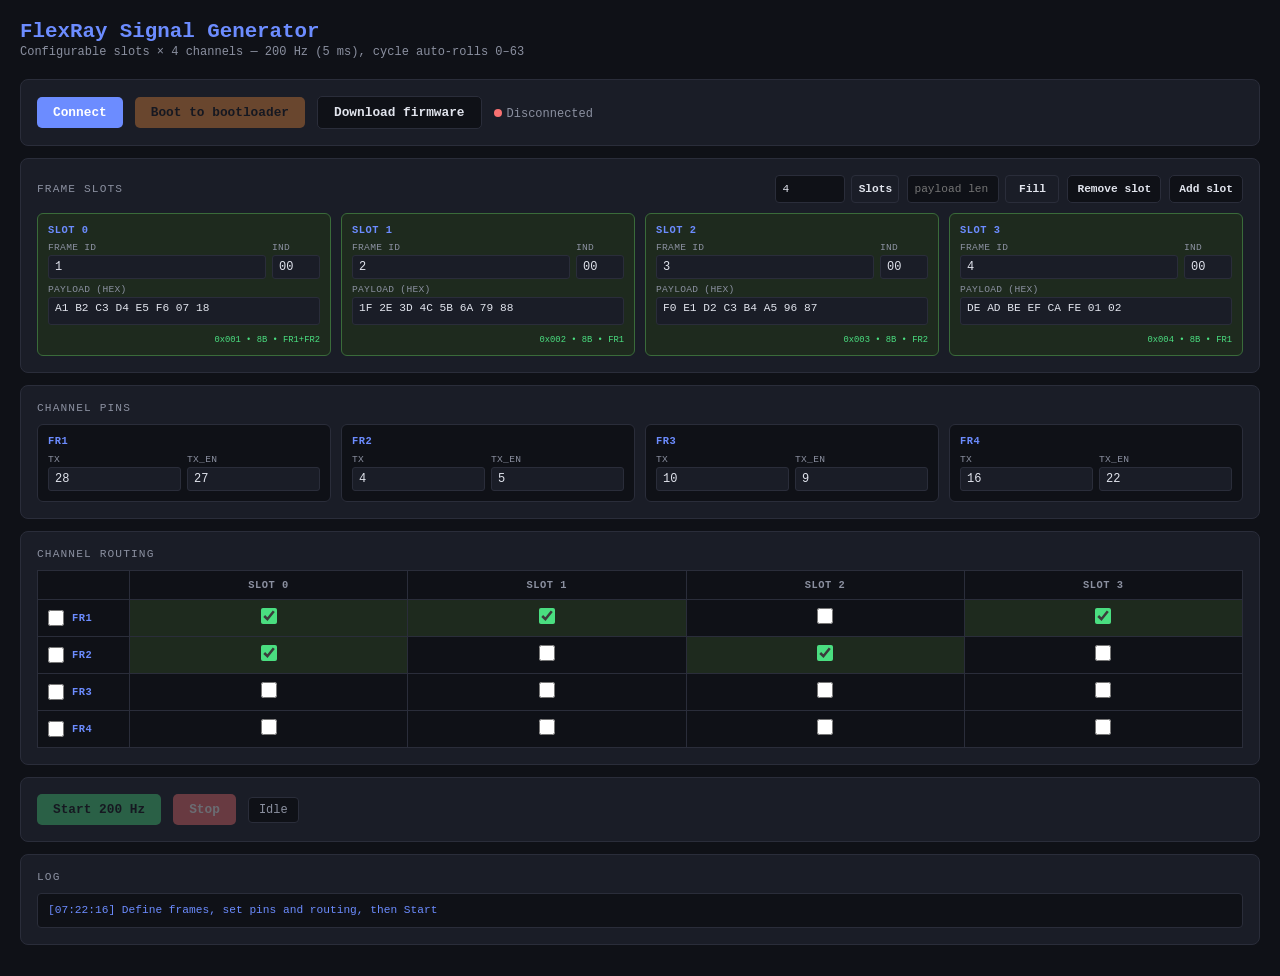
==== commit 84d7677c: "Prefix SignalGen release tags" ====
--- a/web/signal_gen.html
+++ b/web/signal_gen.html
@@ -49,6 +49,14 @@
   .btn-stop:hover:not(:disabled) { background: #fca5a5; }
   .btn-bootloader { background: var(--orange); color: var(--bg); }
   .btn-bootloader:hover:not(:disabled) { background: #fdba74; }
+  .btn-link {
+    display: inline-flex; align-items: center; justify-content: center;
+    font-family: inherit; font-size: 0.8rem; font-weight: 600;
+    padding: 8px 16px; border-radius: 5px; text-decoration: none;
+    background: var(--bg); color: var(--text); border: 1px solid var(--border);
+    transition: border-color 0.15s, color 0.15s;
+  }
+  .btn-link:hover { border-color: var(--accent); color: var(--accent); }
   .btn-small {
     background: var(--bg); color: var(--text); border: 1px solid var(--border);
     padding: 5px 9px; font-size: 0.7rem;
@@ -188,6 +196,8 @@
   @media (max-width: 700px) {
     .slots { grid-template-columns: repeat(2, 1fr); }
     .pin-grid { grid-template-columns: repeat(2, 1fr); }
+    .conn-row { align-items: stretch; }
+    .conn-row button, .conn-row .btn-link { flex: 1 1 auto; }
   }
 </style>
 </head>
@@ -201,6 +211,7 @@
   <div class="conn-row">
     <button class="btn-connect" id="btn-connect" onclick="toggleConnect()">Connect</button>
     <button class="btn-bootloader" id="btn-bootloader" disabled onclick="rebootBootloader()">Boot to bootloader</button>
+    <a class="btn-link" href="https://github.com/dynm/pico-flexray/releases/tag/signal-gen-v0.1.0" target="_blank" rel="noopener">Download firmware</a>
     <span><span class="status-dot" id="status-dot"></span><span id="status-text">Disconnected</span></span>
   </div>
 </div>
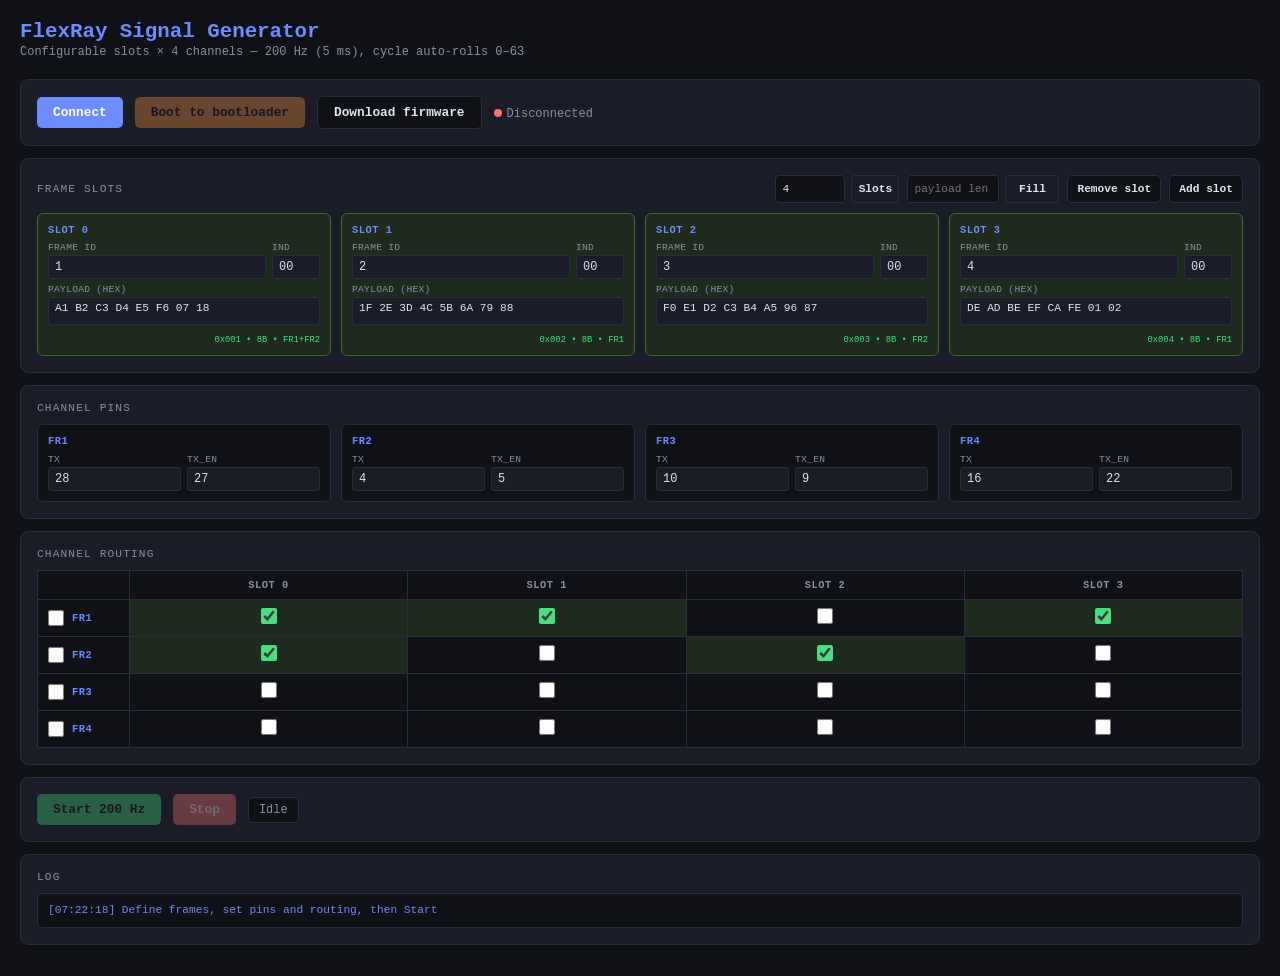
==== commit 40f6b970: "Initialize standalone SignalGen branch" ====
--- a/web/signal_gen.html
+++ b/web/signal_gen.html
@@ -4,6 +4,7 @@
 <meta charset="UTF-8">
 <meta name="viewport" content="width=device-width, initial-scale=1.0">
 <title>FlexRay Signal Generator</title>
+<link rel="icon" href="favicon.svg" type="image/svg+xml">
 <style>
   :root {
     --bg: #0f1117; --surface: #1a1d27; --border: #2a2d3a;
